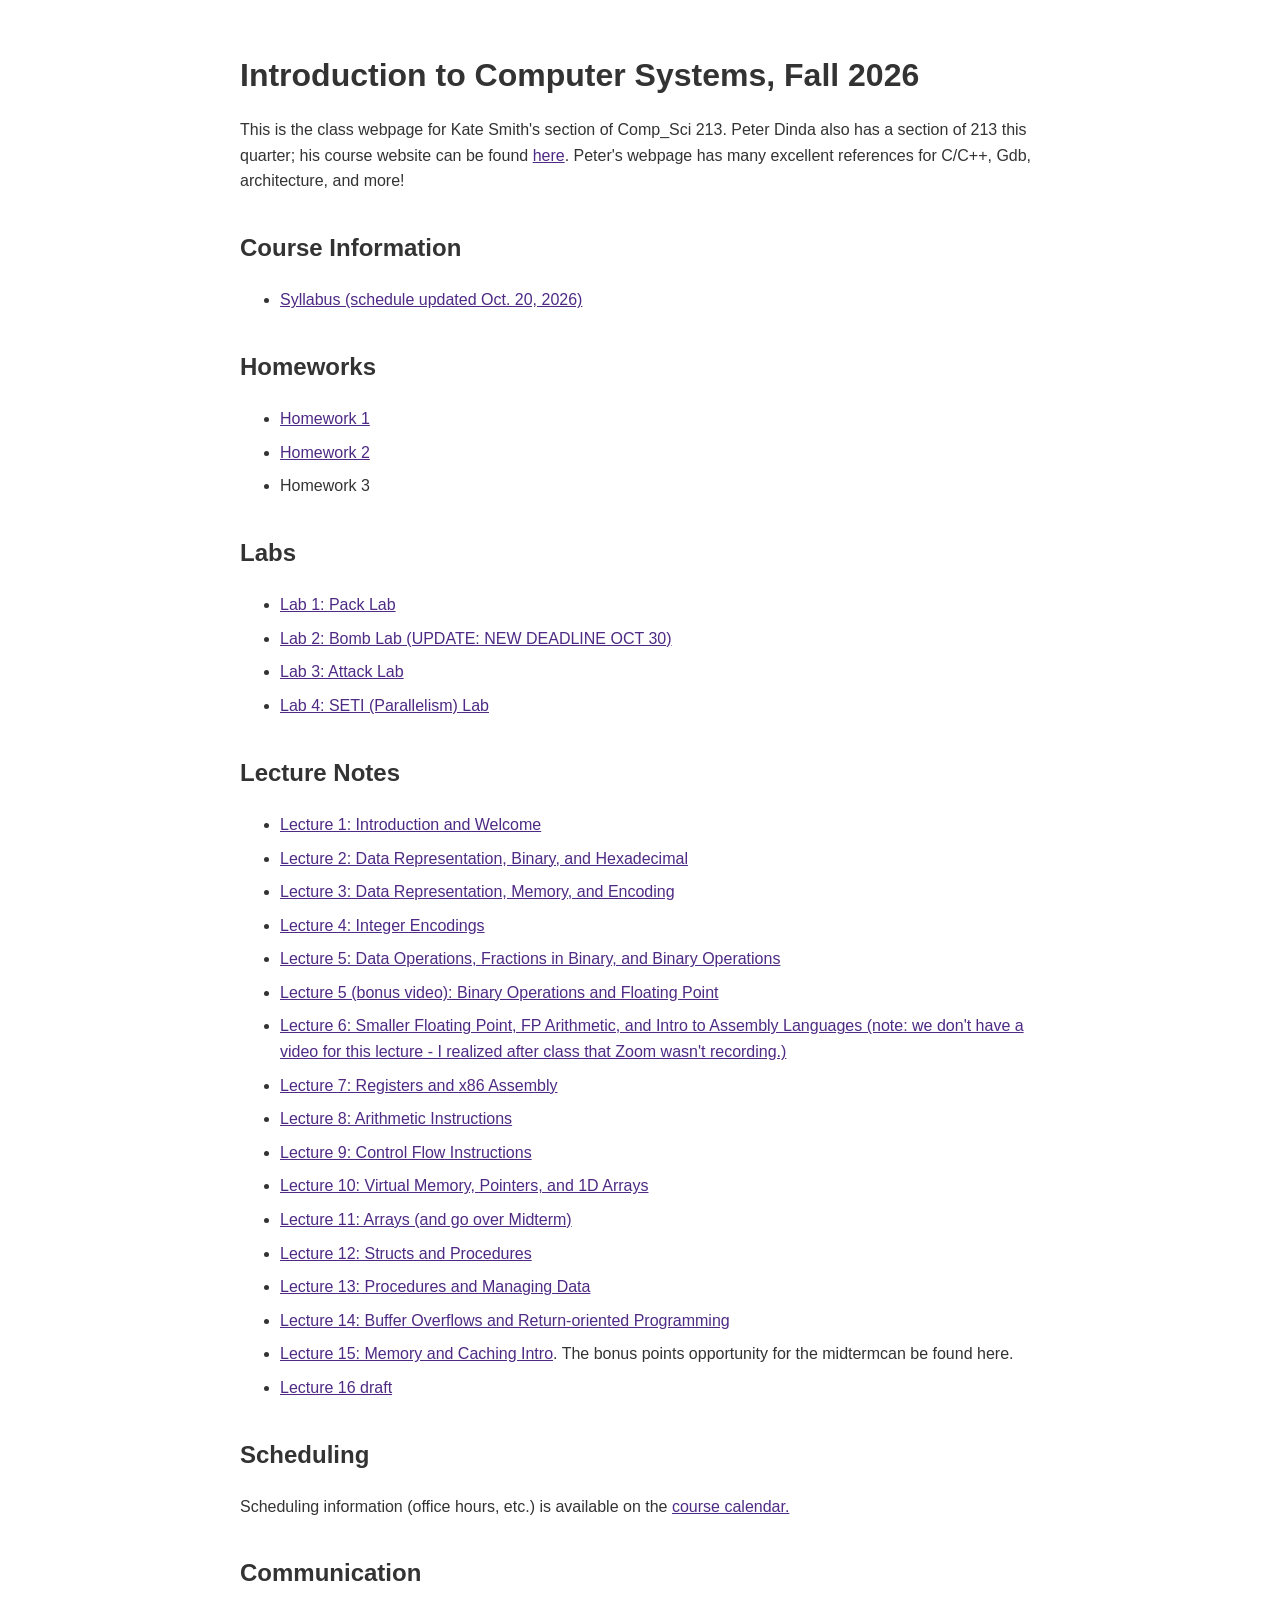
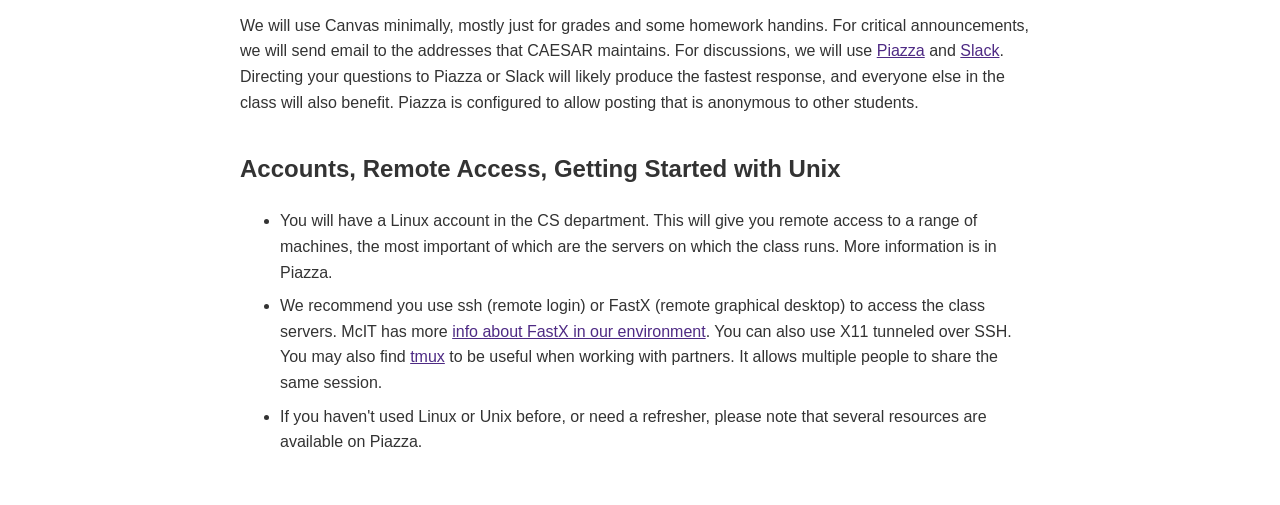
==== nucs-213-f26.html @ 98fbef22 "seti lab" ====
<!DOCTYPE html>

<html lang="en">
<head>
    <meta charset="UTF-8">
    <meta name="viewport" content="width=device-width, initial-scale=1.0">
    <title>CS 213 Course Materials</title>


<style>
    body {
        font-family: Arial, sans-serif;
        max-width: 800px;
        margin: 50px auto;
        padding: 0 20px;
        line-height: 1.6;
        color: #333;
    }

    h1 {
        margin-bottom: 5px;
    }

    h2 {
        margin-top: 35px;
    }

    a {
        color: #4E2A84;
    }

    li {
        margin: 8px 0;
    }
</style>


</head>

<body>


<h1>Introduction to Computer Systems, Fall 2026</h1>
<p>This is the class webpage for Kate Smith's section of Comp_Sci 213. Peter Dinda also has a section of 213 this quarter; his course website can be found <a href="http://pdinda.org/ics-f26/">here</a>. Peter's webpage has many excellent references for C/C++, Gdb, architecture, and more!</p>

<h2>Course Information</h2>
<ul>
    <li><a href="nucs-213-f26-docs/F2026_213_Syllabus_v3.pdf">Syllabus (schedule updated Oct. 20, 2026)</a></li>
</ul>

<h2>Homeworks</h2>
<ul>
    <li><a href="nucs-213-f26-docs/hw/hw1F26.pdf">Homework 1</a></li>
    <li><a href="nucs-213-f26-docs/hw/hw2.pdf">Homework 2</a></li>
    <li>Homework 3</li>
</ul>

<h2>Labs</h2>
<ul>
    <li><a href="nucs-213-f26-docs/labs/packlab.pdf">Lab 1: Pack Lab</a></li>
    <li><a href="nucs-213-f26-docs/labs/bomblab.pdf">Lab 2: Bomb Lab (UPDATE: NEW DEADLINE OCT 30)</a></li>
    <li><a href="nucs-213-f26-docs/labs/attacklab.pdf">Lab 3: Attack Lab</a></li>
    <li><a href="nucs-213-f26-docs/labs/setilab.pdf">Lab 4: SETI (Parallelism) Lab</a></li>
</ul>

<h2>Lecture Notes</h2>
<ul>
    <li><a href="nucs-213-f26-docs/lecture-notes/lecture01_introduction.pdf">Lecture 1: Introduction and Welcome</a></li>
    <li><a href="nucs-213-f26-docs/lecture-notes/lecture02-data-representation.pdf">Lecture 2: Data Representation, Binary, and Hexadecimal</a></li>
    <li><a href="nucs-213-f26-docs/lecture-notes/lecture03.pdf">Lecture 3: Data Representation, Memory, and Encoding</a></li>
    <li><a href="nucs-213-f26-docs/lecture-notes/lecture04.pdf">Lecture 4: Integer Encodings</a></li>
    <li><a href="nucs-213-f26-docs/lecture-notes/lecture05.pdf">Lecture 5: Data Operations, Fractions in Binary, and Binary Operations</a></li>
    <li><a href="nucs-213-f26-docs/lecture-notes/lecture05_video.pdf">Lecture 5 (bonus video): Binary Operations and Floating Point</a></li>
    <li><a href="nucs-213-f26-docs/lecture-notes/lecture06.pdf">Lecture 6: Smaller Floating Point, FP Arithmetic, and Intro to Assembly Languages (note: we don't have a video for this lecture - I realized after class that Zoom wasn't recording.)</a></li>
    <li><a href="nucs-213-f26-docs/lecture-notes/lecture07.pdf">Lecture 7: Registers and x86 Assembly</a></li>
    <li><a href="nucs-213-f26-docs/lecture-notes/lecture08.pdf">Lecture 8: Arithmetic Instructions</a></li>
    <li><a href="nucs-213-f26-docs/lecture-notes/lecture09.pdf">Lecture 9: Control Flow Instructions</a></li>
    <li><a href="nucs-213-f26-docs/lecture-notes/lecture10.pdf">Lecture 10: Virtual Memory, Pointers, and 1D Arrays</a></li>
    <li><a href="nucs-213-f26-docs/lecture-notes/lecture11.pdf">Lecture 11: Arrays (and go over Midterm)</a></li>
    <li><a href="nucs-213-f26-docs/lecture-notes/lecture12.pdf">Lecture 12: Structs and Procedures</a></li>
    <li><a href="nucs-213-f26-docs/lecture-notes/lecture13.pdf">Lecture 13: Procedures and Managing Data</a></li>
    <li><a href="nucs-213-f26-docs/lecture-notes/lecture14.pdf">Lecture 14: Buffer Overflows and Return-oriented Programming</a></li>
    <li><a href="nucs-213-f26-docs/lecture-notes/lecture15.pdf">Lecture 15: Memory and Caching Intro</a>. The bonus points opportunity for the midterm<h href="nucs-213-f26-docs/lecture-notes/extra-credit-midterm.pdf">can be found here</h>.</li>
    <li><a href="nucs-213-f26-docs/lecture-notes/lecture16.pdf">Lecture 16 draft</a></li>
</ul>

<h2>Scheduling</h2>
<p>Scheduling information (office hours, etc.) is available on the <a href="https://tinyurl.com/cu86apmy">course calendar.</a></p>

<h2>Communication</h2>
<p>We will use Canvas minimally, mostly just for grades and some homework handins. For critical announcements, we will send email to the addresses that CAESAR maintains.
For discussions, we will use <a href="https://piazza.com/class/mtnchvvpcei7fy">Piazza</a> and <a href="https://nucs213.slack.com">Slack</a>. Directing your questions to Piazza or Slack will likely produce the fastest response, and everyone else in the class will also benefit. Piazza is configured to allow posting that is anonymous to other students.</p>

<h2>Accounts, Remote Access, Getting Started with Unix</h2>
<ul>
    <li>You will have a Linux account in the CS department. This will give you remote access to a range of machines, the most important of which are the servers on which the class runs. More information is in Piazza.</li>

    <li>We recommend you use ssh (remote login) or FastX (remote graphical desktop) to access the class servers. McIT has more <a href="http://it.eecs.northwestern.edu/info/2020/09/14/info-labs-fastx.html">info about FastX in our environment</a>. You can also use X11 tunneled over SSH. You may also find <a href="https://code.tutsplus.com/intro-to-tmux--net-33889t">tmux</a> to be useful when working with partners. It allows multiple people to share the same session.</li>

    <li>If you haven't used Linux or Unix before, or need a refresher, please note that several resources are available on Piazza.</li>
</ul>


</body>
</html>
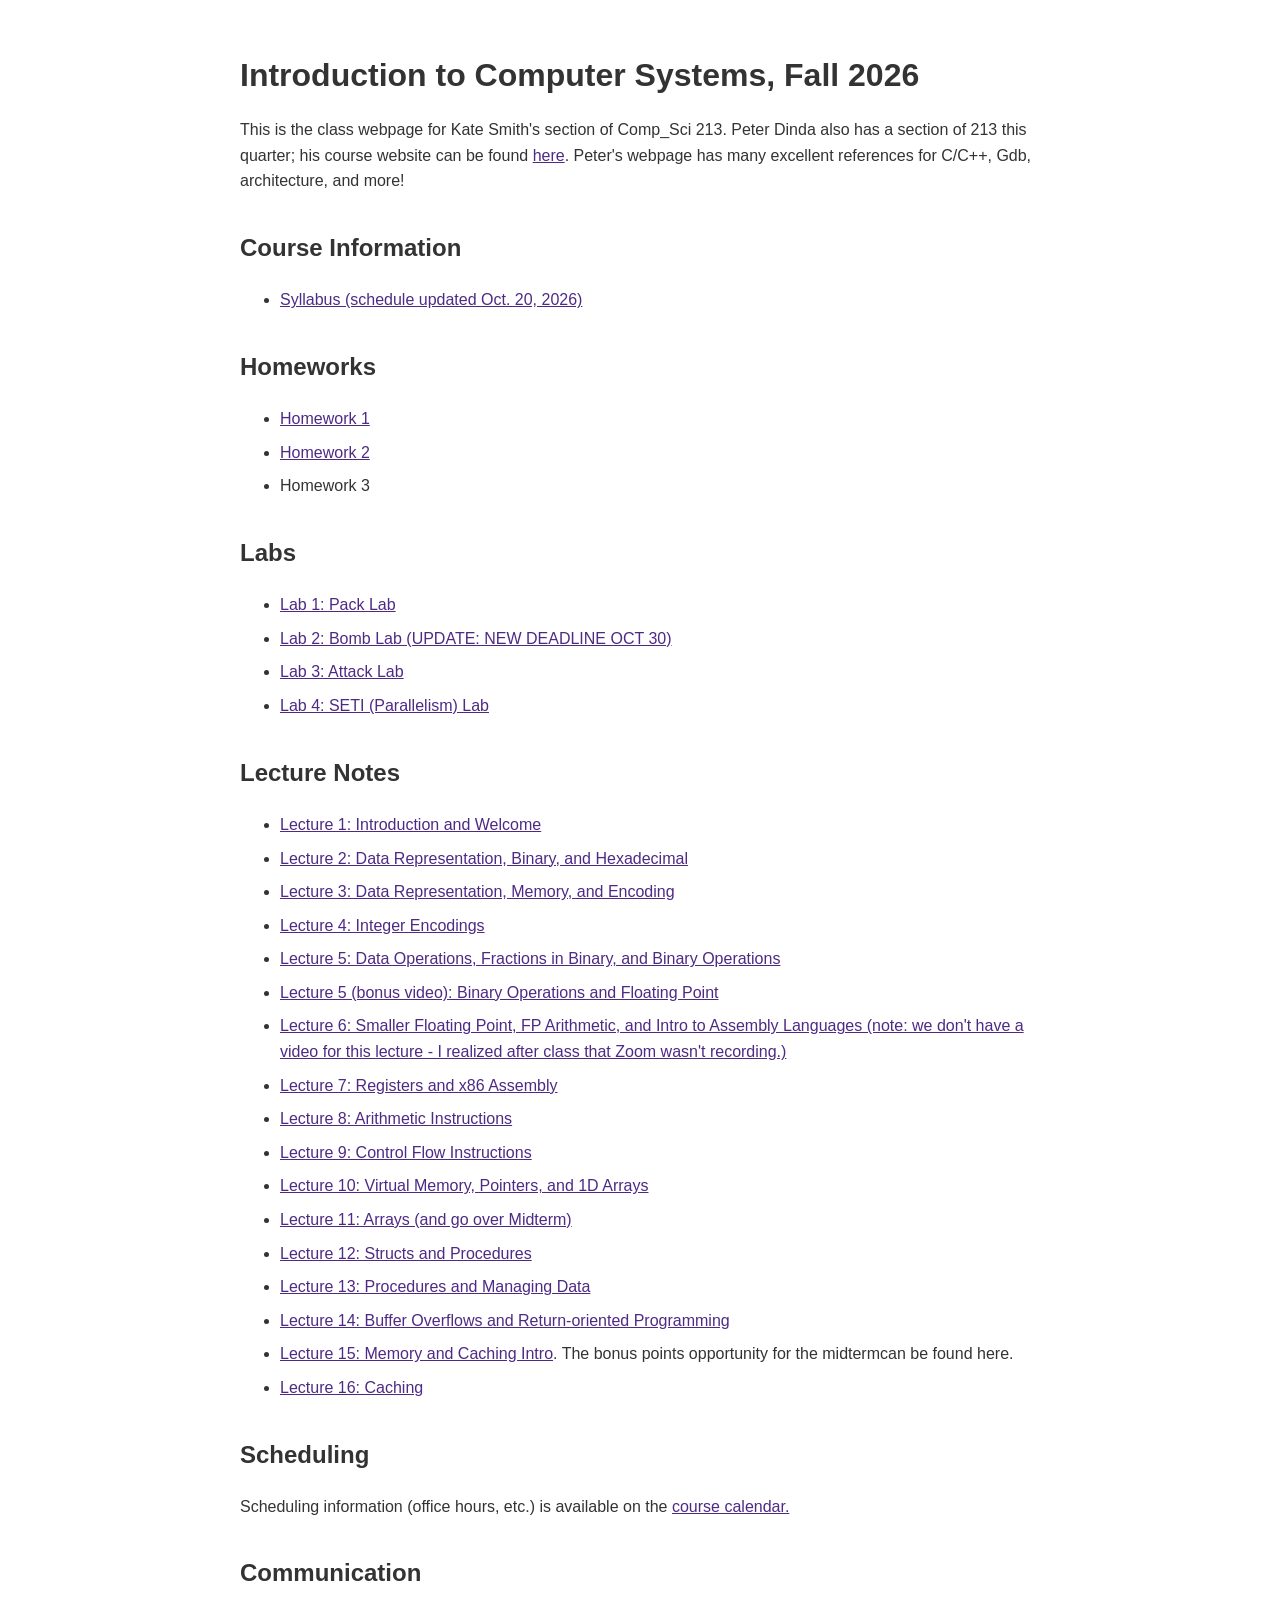
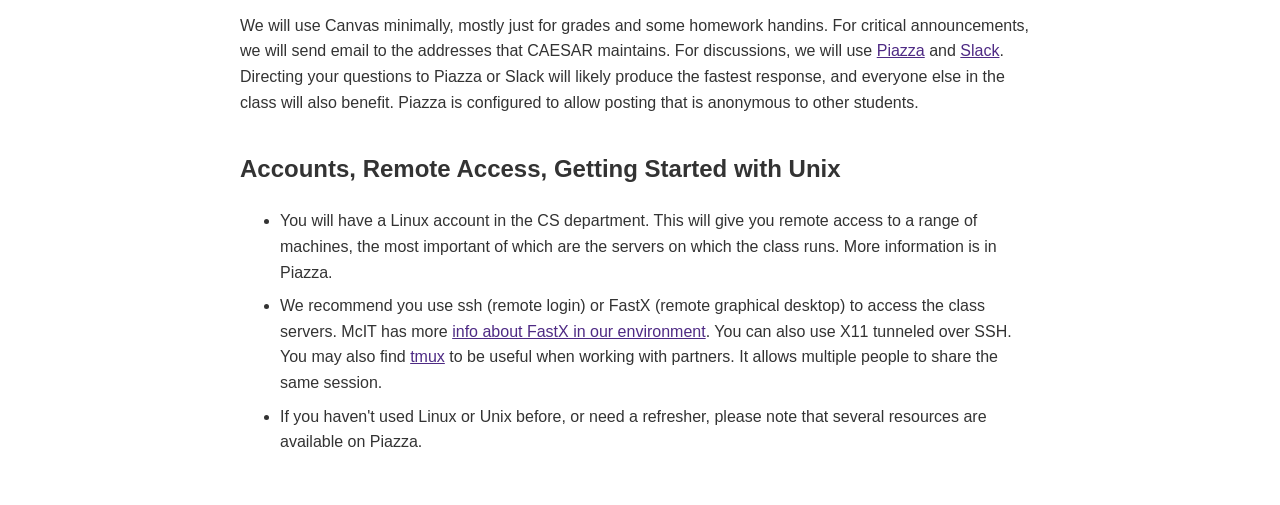
==== commit 8aadefe9: "seti lab" ====
--- a/nucs-213-f26.html
+++ b/nucs-213-f26.html
@@ -81,7 +81,7 @@
     <li><a href="nucs-213-f26-docs/lecture-notes/lecture13.pdf">Lecture 13: Procedures and Managing Data</a></li>
     <li><a href="nucs-213-f26-docs/lecture-notes/lecture14.pdf">Lecture 14: Buffer Overflows and Return-oriented Programming</a></li>
     <li><a href="nucs-213-f26-docs/lecture-notes/lecture15.pdf">Lecture 15: Memory and Caching Intro</a>. The bonus points opportunity for the midterm<h href="nucs-213-f26-docs/lecture-notes/extra-credit-midterm.pdf">can be found here</h>.</li>
-    <li><a href="nucs-213-f26-docs/lecture-notes/lecture16.pdf">Lecture 16 draft</a></li>
+    <li><a href="nucs-213-f26-docs/lecture-notes/lecture16_step_by_step_for_pdf.pdf">Lecture 16: Caching</a></li>
 </ul>
 
 <h2>Scheduling</h2>
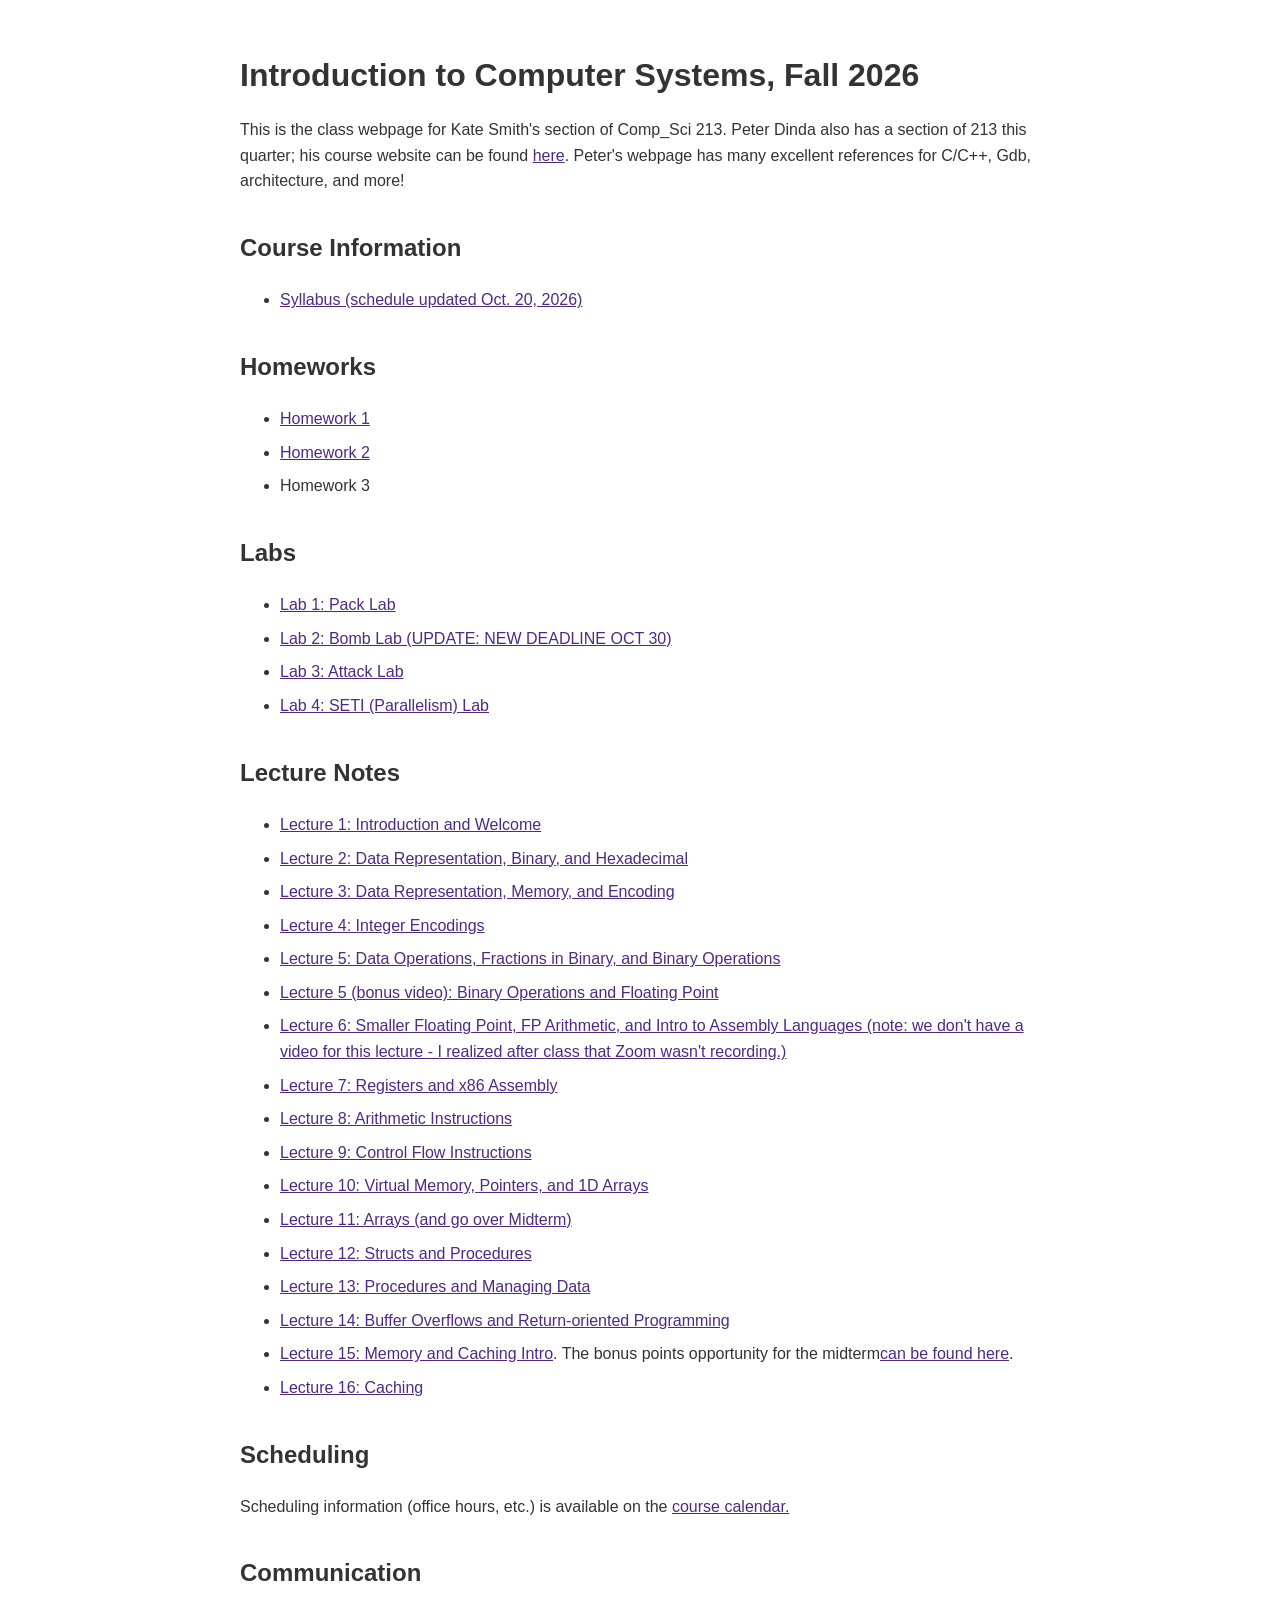
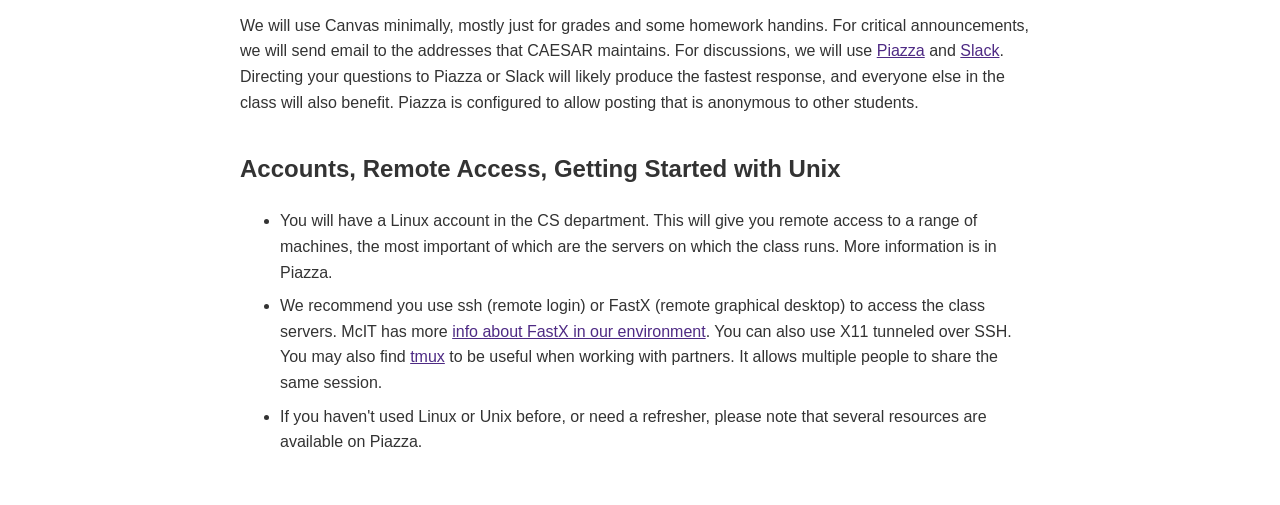
==== commit 16f87f58: "fix typo" ====
--- a/nucs-213-f26.html
+++ b/nucs-213-f26.html
@@ -80,7 +80,7 @@
     <li><a href="nucs-213-f26-docs/lecture-notes/lecture12.pdf">Lecture 12: Structs and Procedures</a></li>
     <li><a href="nucs-213-f26-docs/lecture-notes/lecture13.pdf">Lecture 13: Procedures and Managing Data</a></li>
     <li><a href="nucs-213-f26-docs/lecture-notes/lecture14.pdf">Lecture 14: Buffer Overflows and Return-oriented Programming</a></li>
-    <li><a href="nucs-213-f26-docs/lecture-notes/lecture15.pdf">Lecture 15: Memory and Caching Intro</a>. The bonus points opportunity for the midterm<h href="nucs-213-f26-docs/lecture-notes/extra-credit-midterm.pdf">can be found here</h>.</li>
+    <li><a href="nucs-213-f26-docs/lecture-notes/lecture15.pdf">Lecture 15: Memory and Caching Intro</a>. The bonus points opportunity for the midterm<a href="nucs-213-f26-docs/lecture-notes/extra-credit-midterm.pdf">can be found here</a>.</li>
     <li><a href="nucs-213-f26-docs/lecture-notes/lecture16_step_by_step_for_pdf.pdf">Lecture 16: Caching</a></li>
 </ul>
 
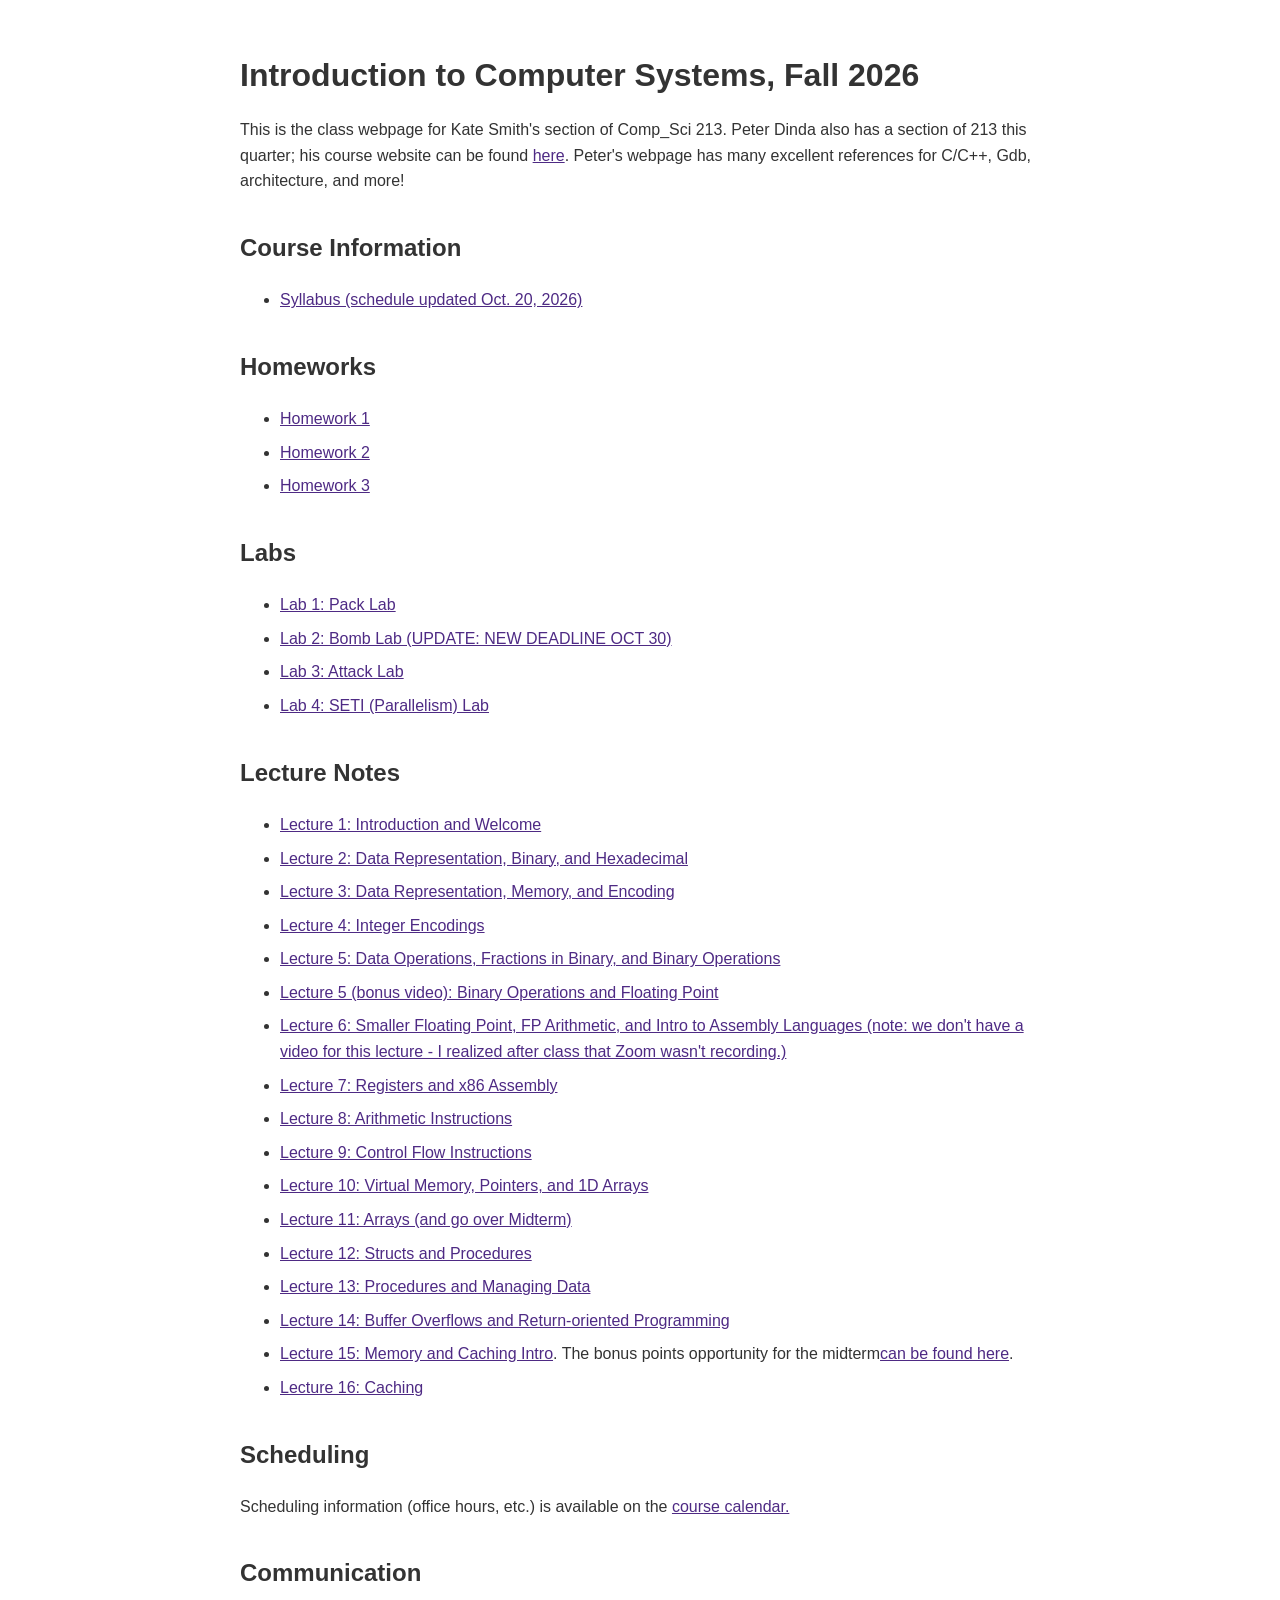
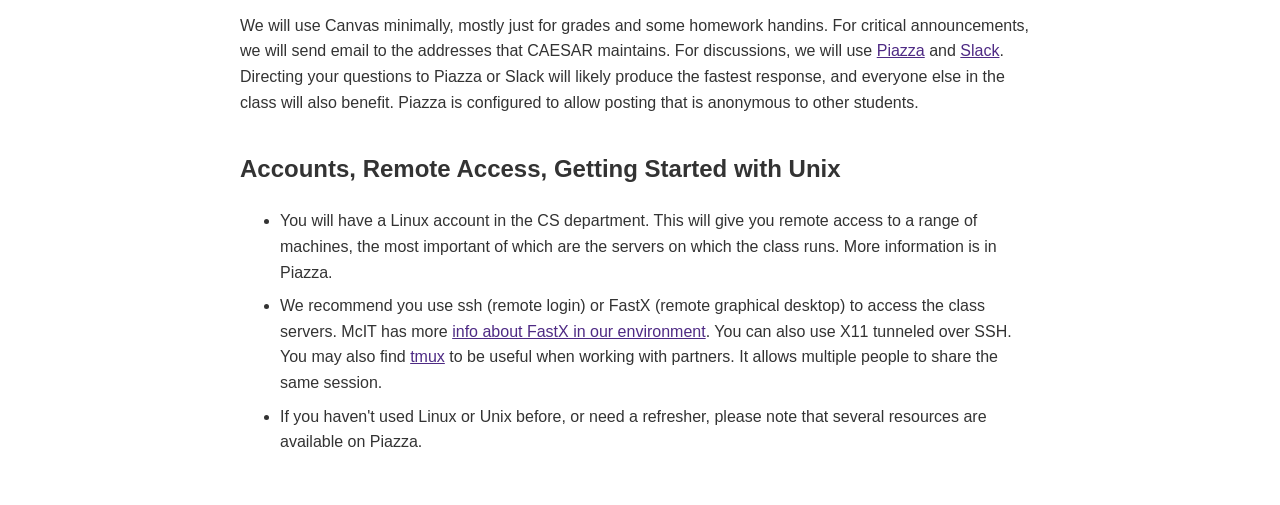
==== commit 6ca32352: "homework 3" ====
--- a/nucs-213-f26.html
+++ b/nucs-213-f26.html
@@ -52,7 +52,7 @@
 <ul>
     <li><a href="nucs-213-f26-docs/hw/hw1F26.pdf">Homework 1</a></li>
     <li><a href="nucs-213-f26-docs/hw/hw2.pdf">Homework 2</a></li>
-    <li>Homework 3</li>
+    <li><a href="nucs-213-f26-docs/hw/hw3.pdf">Homework 3</a></li>
 </ul>
 
 <h2>Labs</h2>
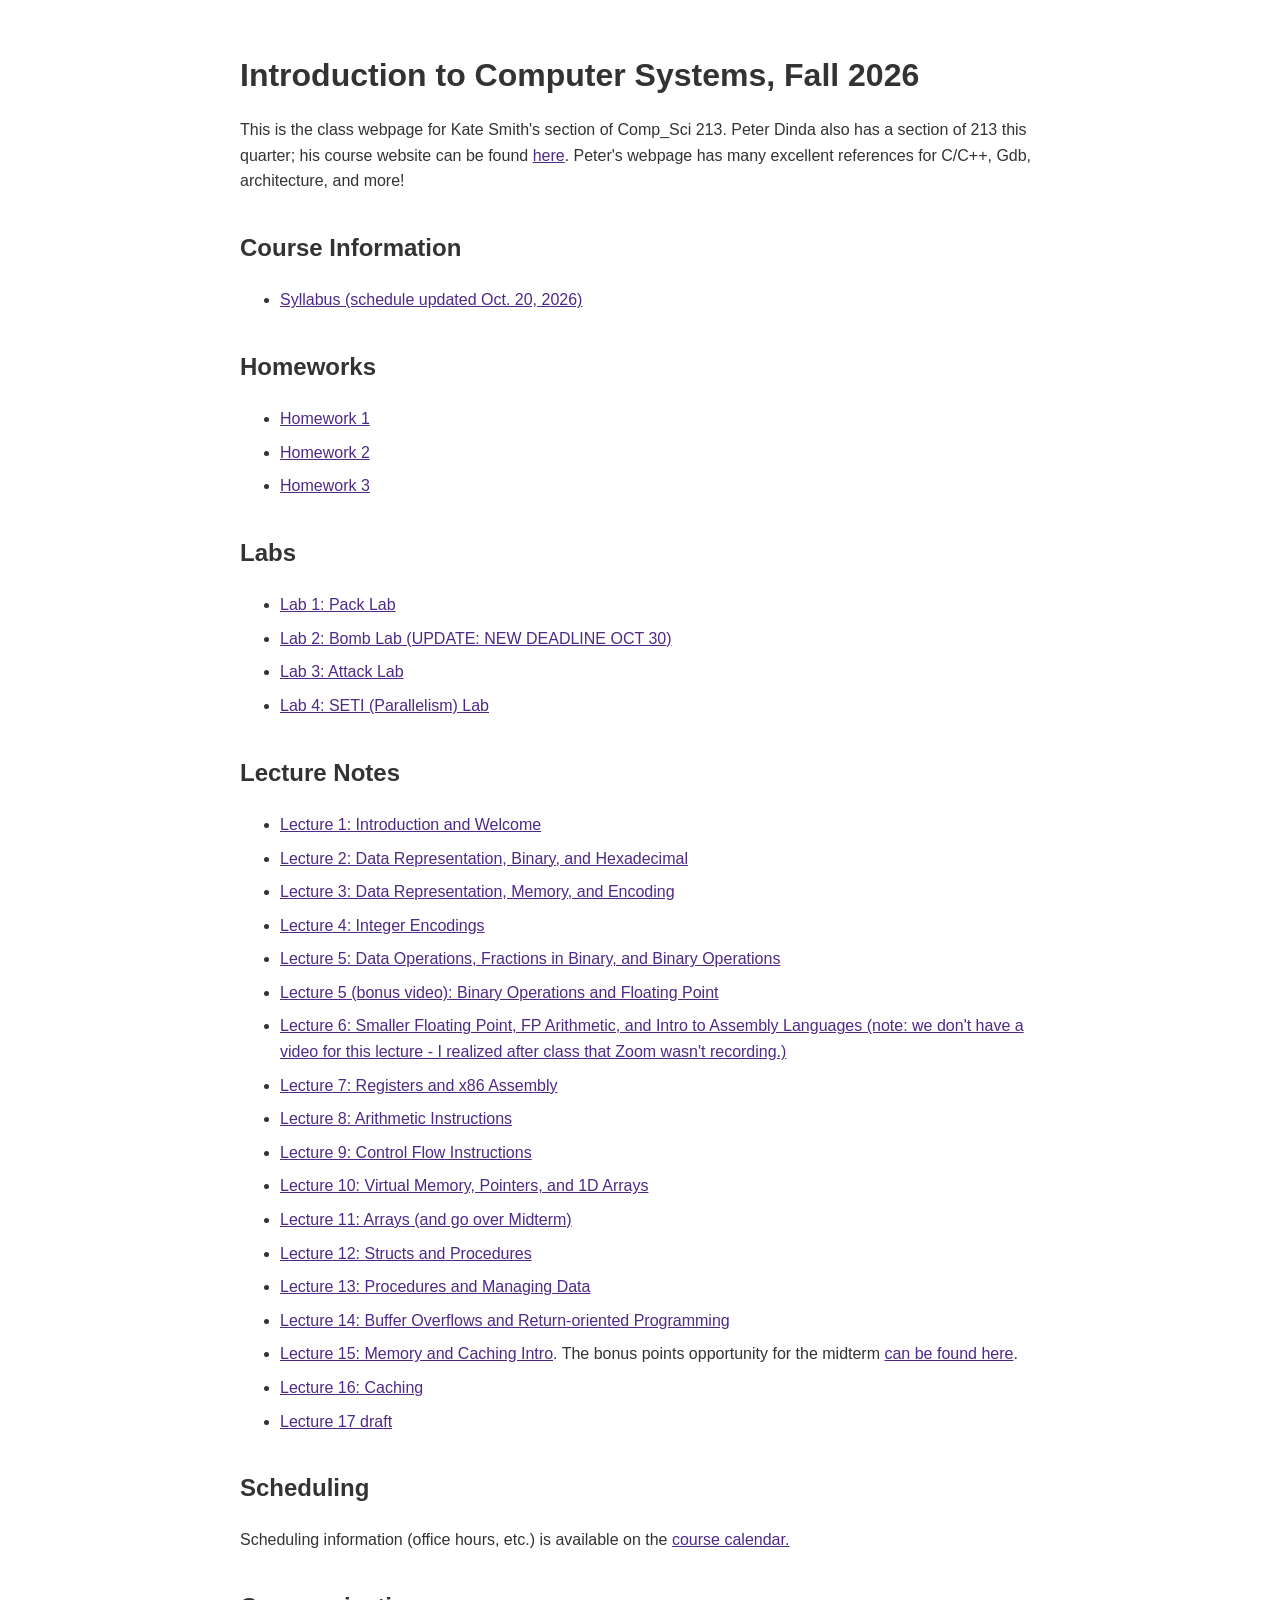
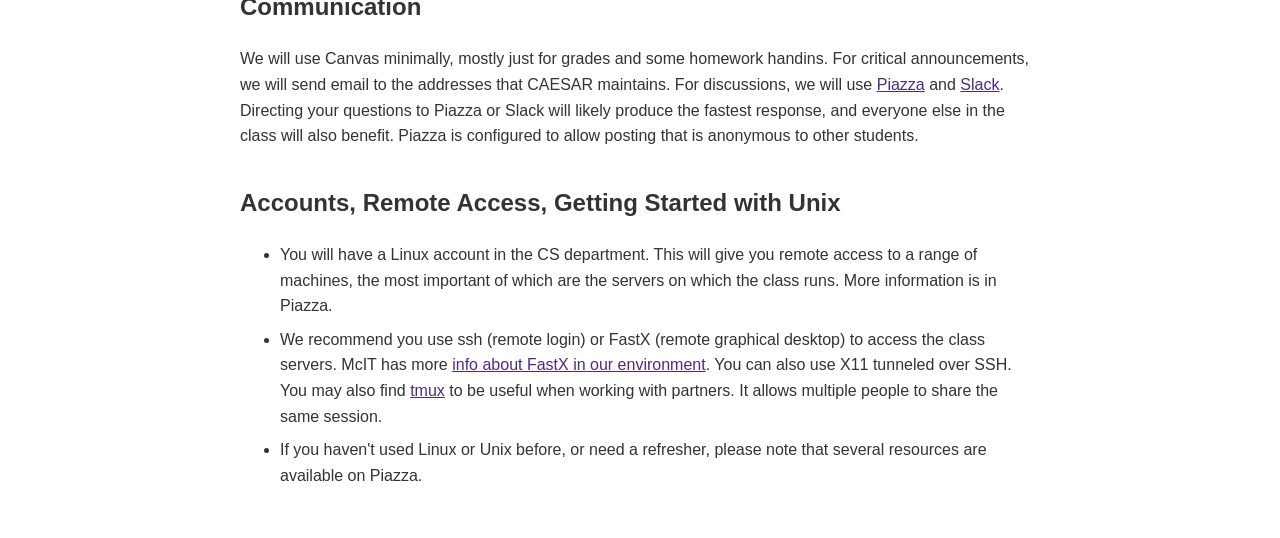
==== commit 2c1cd4f7: "lecture 17" ====
--- a/nucs-213-f26.html
+++ b/nucs-213-f26.html
@@ -80,8 +80,9 @@
     <li><a href="nucs-213-f26-docs/lecture-notes/lecture12.pdf">Lecture 12: Structs and Procedures</a></li>
     <li><a href="nucs-213-f26-docs/lecture-notes/lecture13.pdf">Lecture 13: Procedures and Managing Data</a></li>
     <li><a href="nucs-213-f26-docs/lecture-notes/lecture14.pdf">Lecture 14: Buffer Overflows and Return-oriented Programming</a></li>
-    <li><a href="nucs-213-f26-docs/lecture-notes/lecture15.pdf">Lecture 15: Memory and Caching Intro</a>. The bonus points opportunity for the midterm<a href="nucs-213-f26-docs/lecture-notes/extra-credit-midterm.pdf">can be found here</a>.</li>
+    <li><a href="nucs-213-f26-docs/lecture-notes/lecture15.pdf">Lecture 15: Memory and Caching Intro</a>. The bonus points opportunity for the midterm <a href="nucs-213-f26-docs/lecture-notes/extra-credit-midterm.pdf">can be found here</a>.</li>
     <li><a href="nucs-213-f26-docs/lecture-notes/lecture16_step_by_step_for_pdf.pdf">Lecture 16: Caching</a></li>
+    <li><a href="nucs-213-f26-docs/lecture-notes/lecture17.pdf>">Lecture 17 draft</a></li>
 </ul>
 
 <h2>Scheduling</h2>
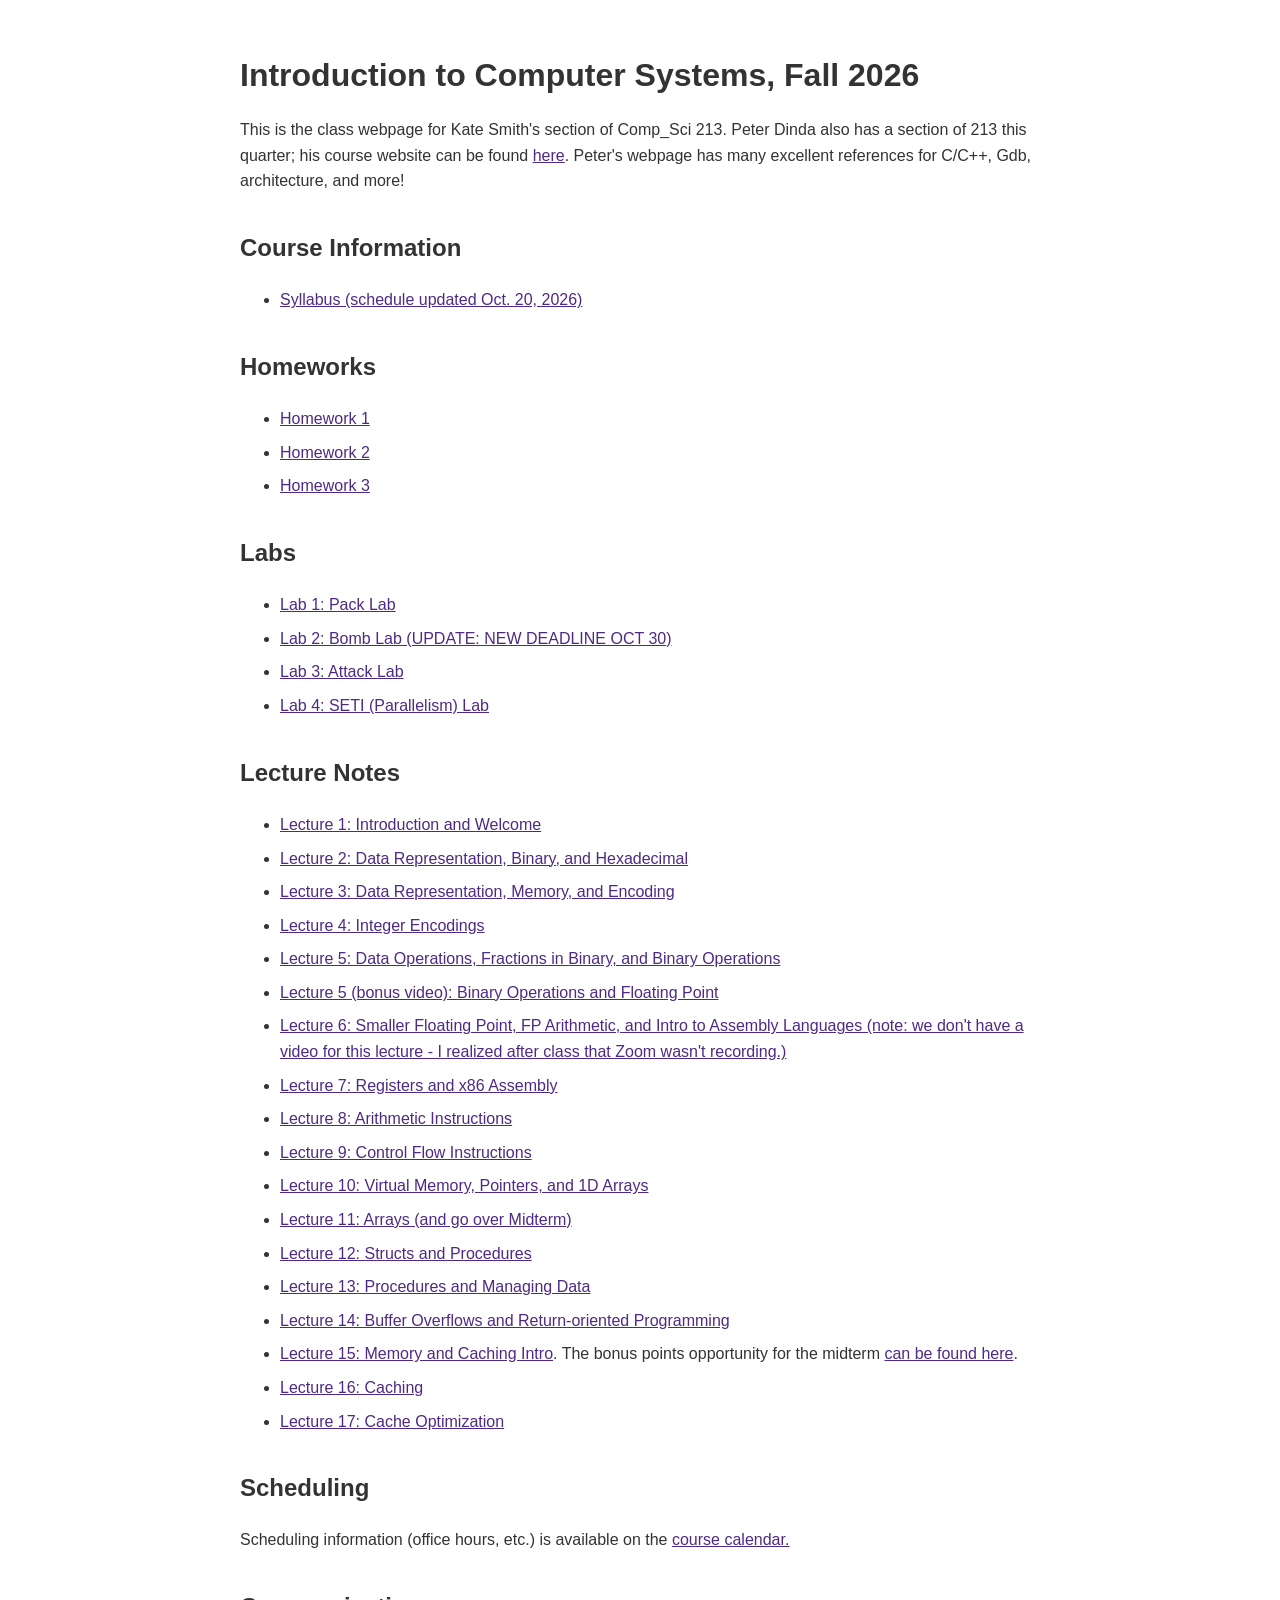
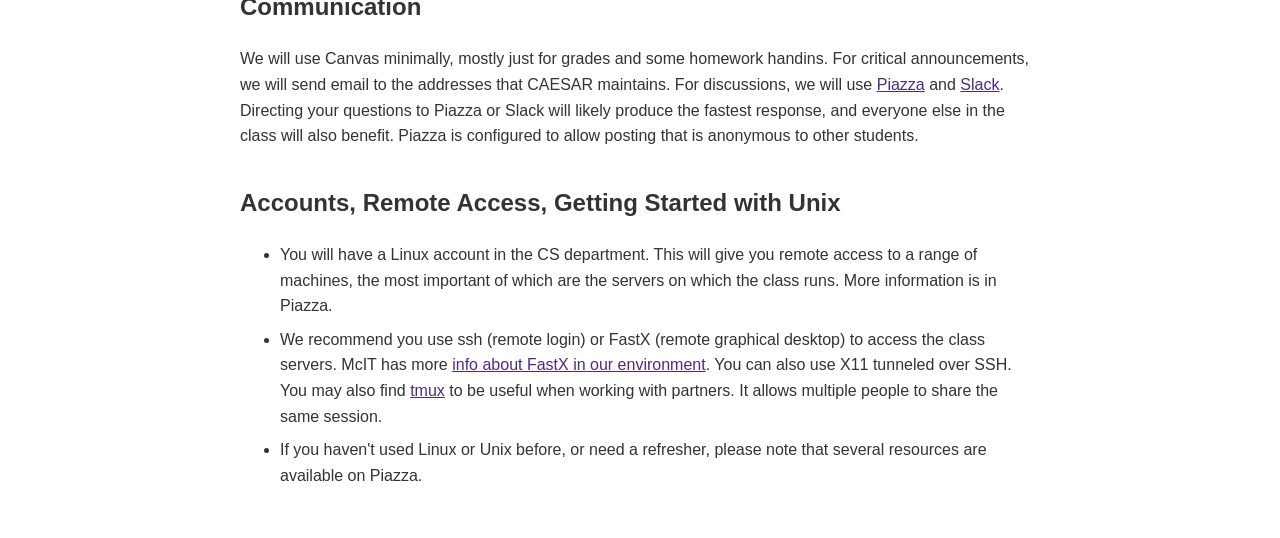
==== commit edde8a2e: "lecture 17" ====
--- a/nucs-213-f26.html
+++ b/nucs-213-f26.html
@@ -82,7 +82,7 @@
     <li><a href="nucs-213-f26-docs/lecture-notes/lecture14.pdf">Lecture 14: Buffer Overflows and Return-oriented Programming</a></li>
     <li><a href="nucs-213-f26-docs/lecture-notes/lecture15.pdf">Lecture 15: Memory and Caching Intro</a>. The bonus points opportunity for the midterm <a href="nucs-213-f26-docs/lecture-notes/extra-credit-midterm.pdf">can be found here</a>.</li>
     <li><a href="nucs-213-f26-docs/lecture-notes/lecture16_step_by_step_for_pdf.pdf">Lecture 16: Caching</a></li>
-    <li><a href="nucs-213-f26-docs/lecture-notes/lecture17.pdf>">Lecture 17 draft</a></li>
+    <li><a href="nucs-213-f26-docs/lecture-notes/lecture17.pdf>">Lecture 17: Cache Optimization</a></li>
 </ul>
 
 <h2>Scheduling</h2>
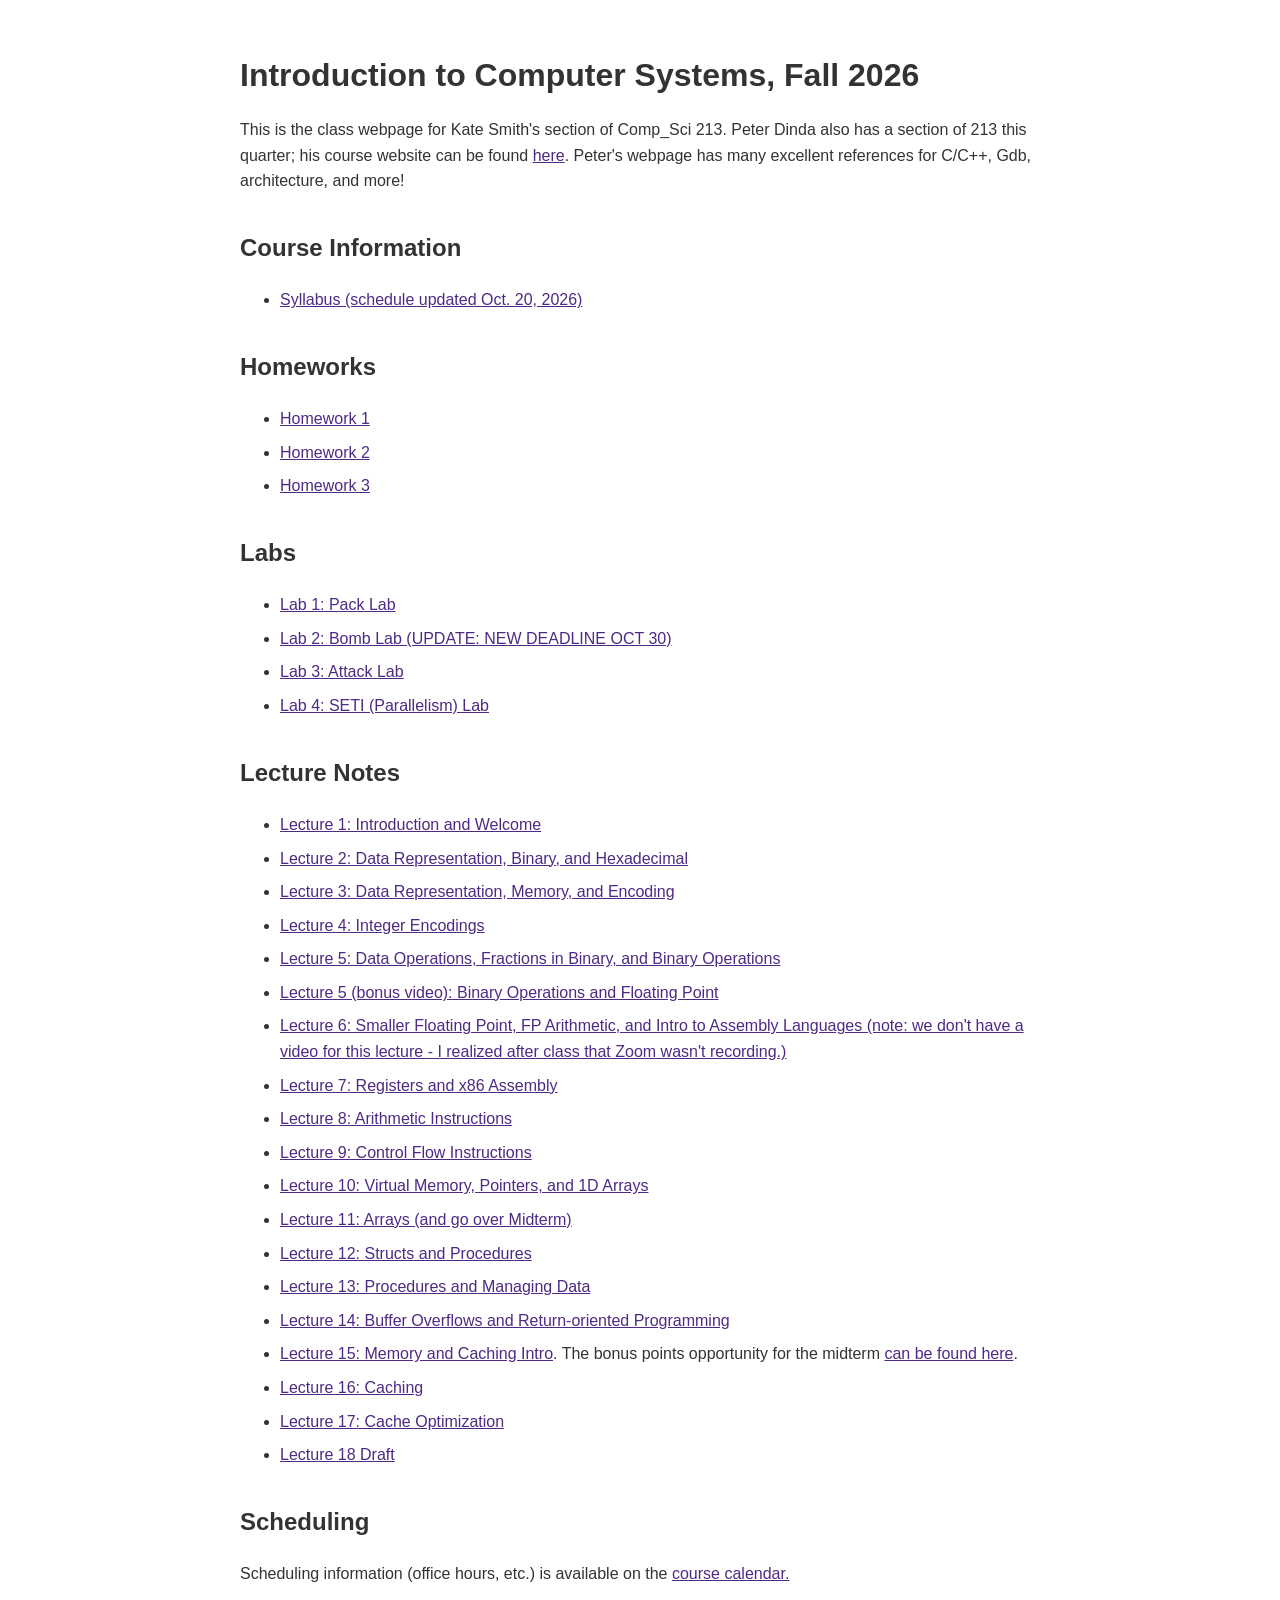
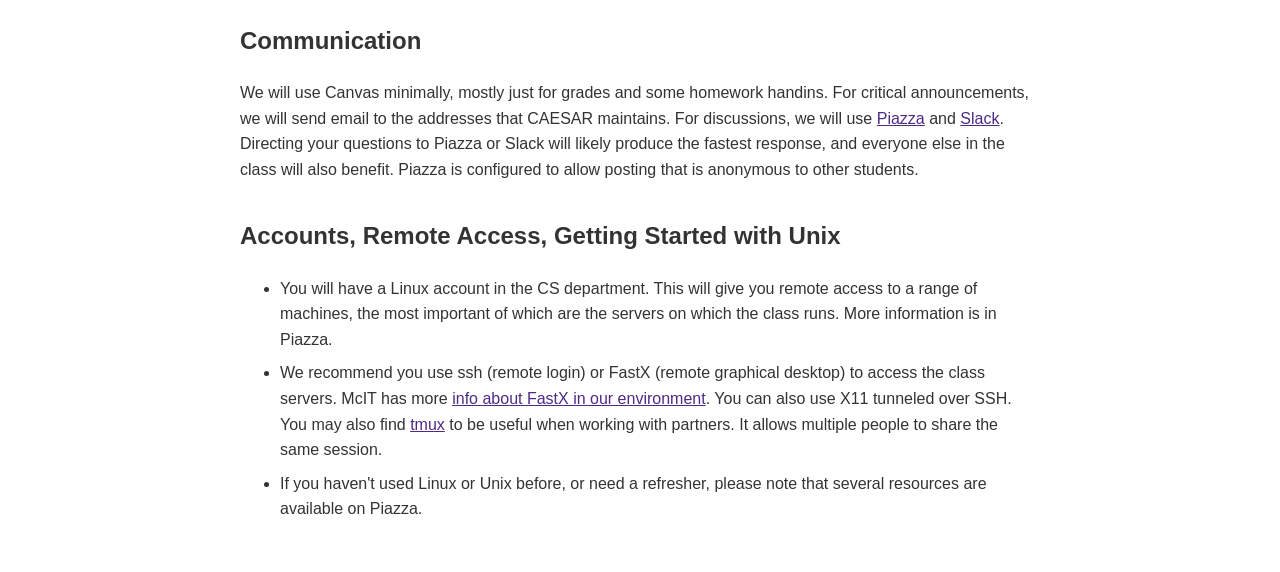
==== commit 6818435c: "lecture 18" ====
--- a/nucs-213-f26.html
+++ b/nucs-213-f26.html
@@ -83,6 +83,7 @@
     <li><a href="nucs-213-f26-docs/lecture-notes/lecture15.pdf">Lecture 15: Memory and Caching Intro</a>. The bonus points opportunity for the midterm <a href="nucs-213-f26-docs/lecture-notes/extra-credit-midterm.pdf">can be found here</a>.</li>
     <li><a href="nucs-213-f26-docs/lecture-notes/lecture16_step_by_step_for_pdf.pdf">Lecture 16: Caching</a></li>
     <li><a href="nucs-213-f26-docs/lecture-notes/lecture17.pdf>">Lecture 17: Cache Optimization</a></li>
+    <li><a href="nucs-213-f26-docs/lecture-notes/lecture18_final.pdf">Lecture 18 Draft</a></li>
 </ul>
 
 <h2>Scheduling</h2>
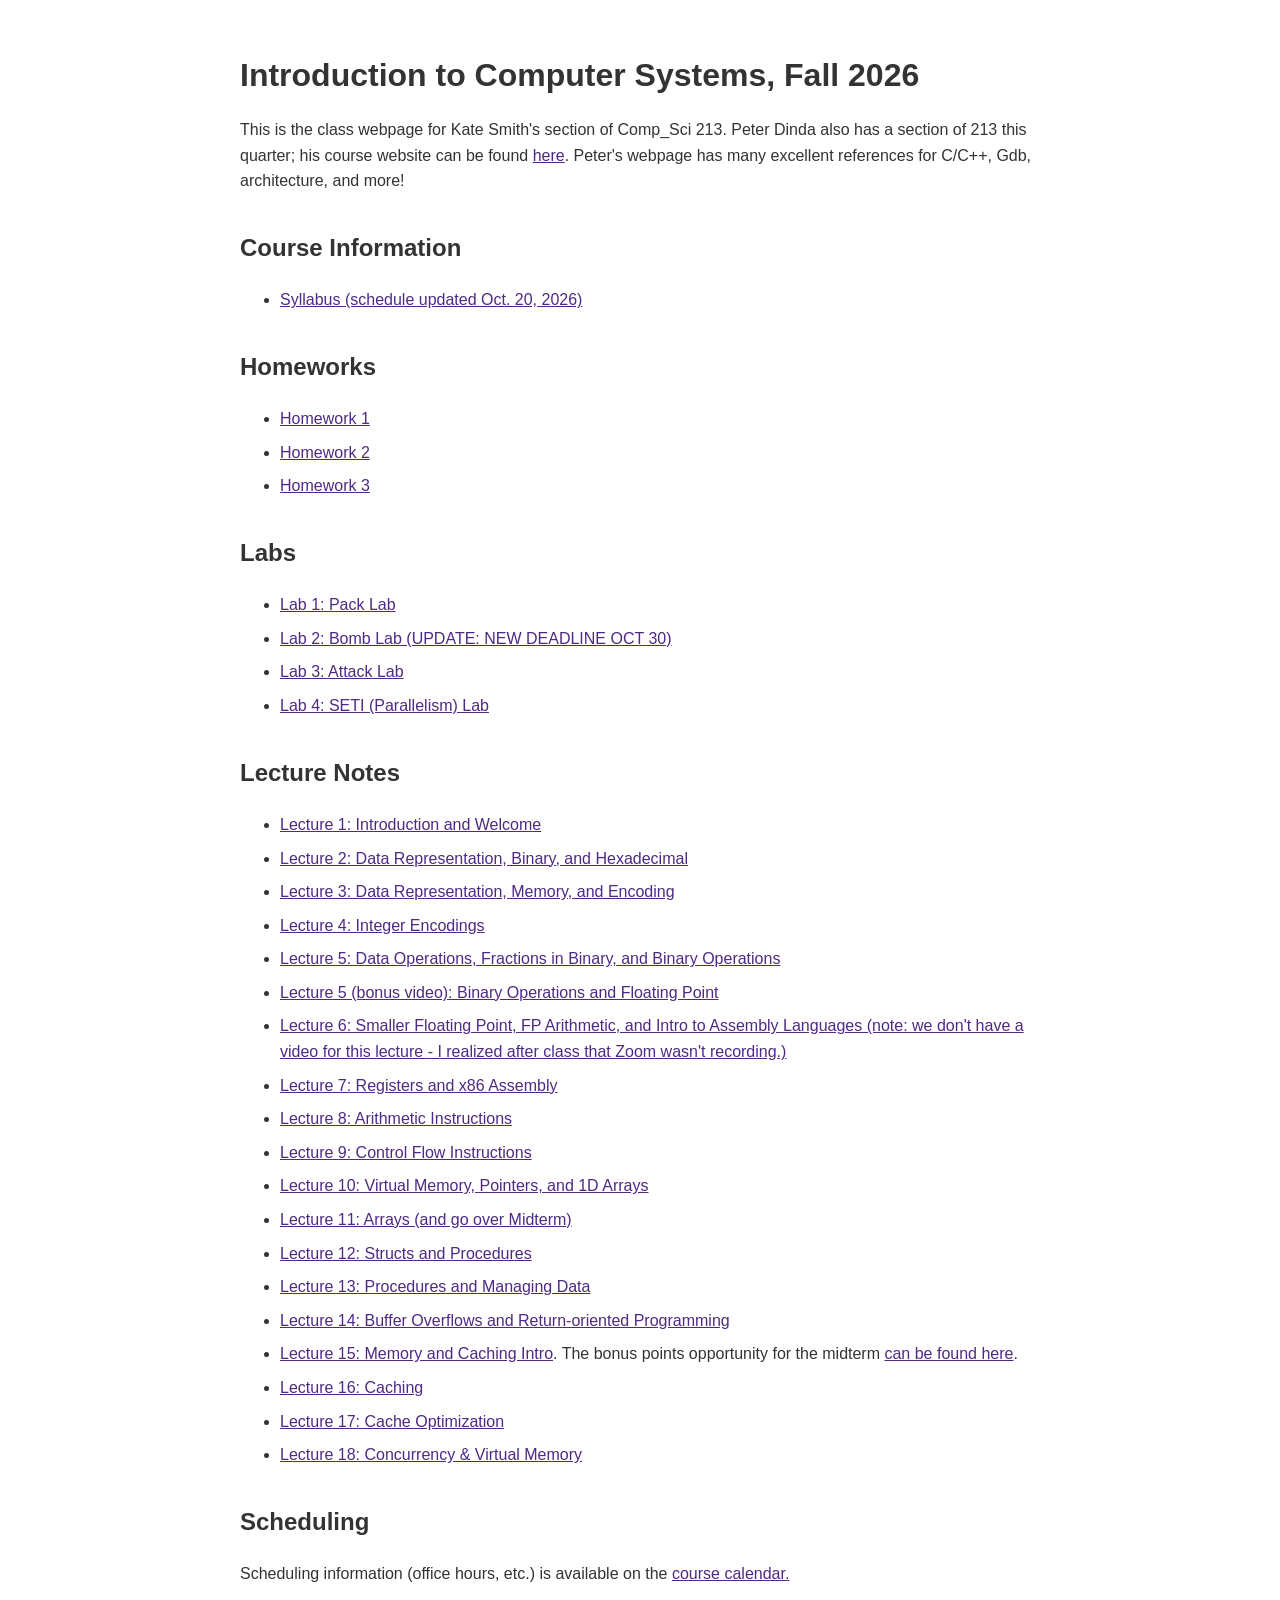
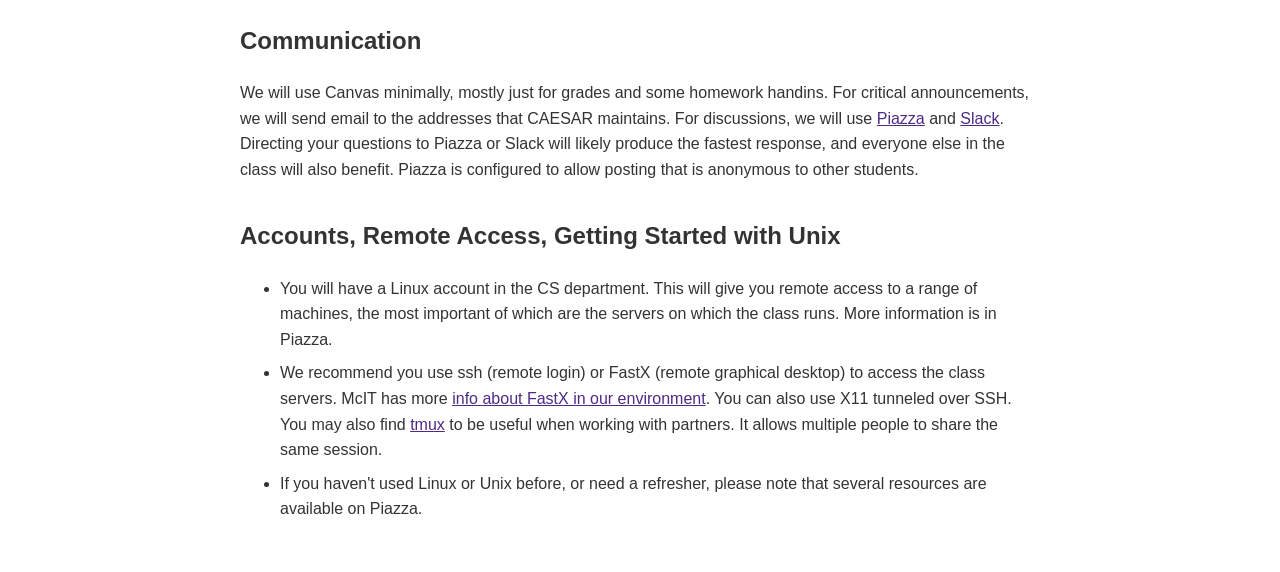
==== commit cd733e47: "lecture 18 updated" ====
--- a/nucs-213-f26.html
+++ b/nucs-213-f26.html
@@ -83,7 +83,7 @@
     <li><a href="nucs-213-f26-docs/lecture-notes/lecture15.pdf">Lecture 15: Memory and Caching Intro</a>. The bonus points opportunity for the midterm <a href="nucs-213-f26-docs/lecture-notes/extra-credit-midterm.pdf">can be found here</a>.</li>
     <li><a href="nucs-213-f26-docs/lecture-notes/lecture16_step_by_step_for_pdf.pdf">Lecture 16: Caching</a></li>
     <li><a href="nucs-213-f26-docs/lecture-notes/lecture17.pdf>">Lecture 17: Cache Optimization</a></li>
-    <li><a href="nucs-213-f26-docs/lecture-notes/lecture18_final.pdf">Lecture 18 Draft</a></li>
+    <li><a href="nucs-213-f26-docs/lecture-notes/lecture18_final.pdf">Lecture 18: Concurrency & Virtual Memory</a></li>
 </ul>
 
 <h2>Scheduling</h2>
